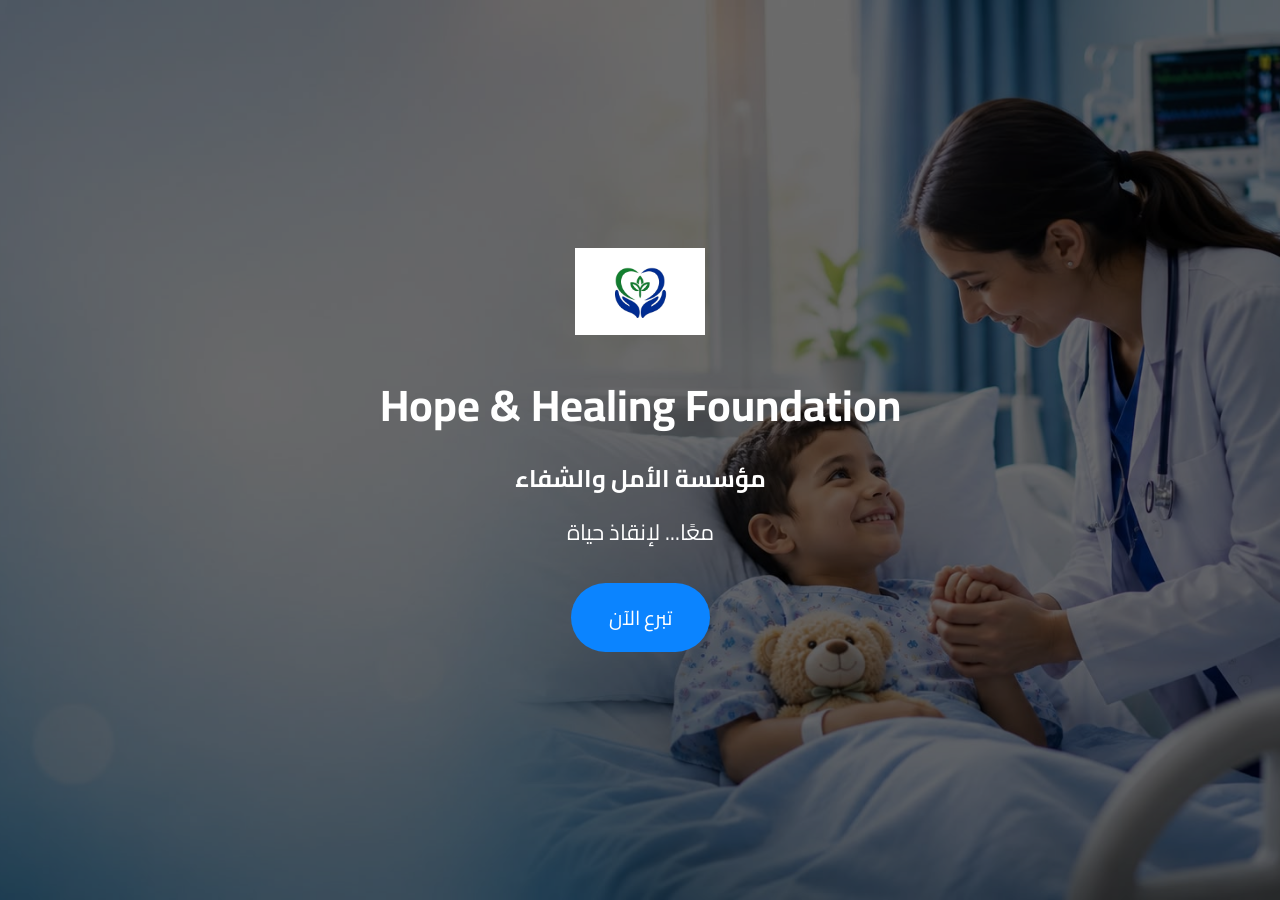
==== index.html @ d18eebc3 "Add files via upload" ====
<!DOCTYPE html>
<html lang="ar" dir="rtl">
<head>
<meta charset="UTF-8">
<meta name="viewport" content="width=device-width,initial-scale=1">
<title>Hope & Healing Foundation</title>
<link rel="preconnect" href="https://fonts.googleapis.com">
<link href="https://fonts.googleapis.com/css2?family=Cairo:wght@400;700;800&display=swap" rel="stylesheet">
<link rel="stylesheet" href="style.css">
</head>
<body>
<header class="hero">
<div class="overlay"></div>
<div class="content">
<img src="logo.png" class="logo" alt="Logo">
<h1>Hope & Healing Foundation</h1>
<h2>مؤسسة الأمل والشفاء</h2>
<p>معًا... لإنقاذ حياة</p>
<button id="donateBtn">تبرع الآن</button>
</div>
</header>

<div id="modal" class="modal">
<div class="box">
<span id="close">&times;</span>
<h2>اختر قيمة التبرع</h2>
<div class="grid">
<button class="amt">300</button>
<button class="amt">500</button>
<button class="amt">1000</button>
<button class="amt">2000</button>
<button class="amt">3000</button>
<button class="amt">5000</button>
</div>
<input type="number" placeholder="أدخل مبلغًا آخر">

<div class="pay">
<div class="card">
<h3>Vodafone Cash</h3>
<p id="voda">01040214464</p>
<button class="copy" data-copy="01040214464">نسخ الرقم</button>
</div>

<div class="card">
<h3>InstaPay</h3>
<p id="insta">awtmx@instapay</p>
<button class="copy" data-copy="awtmx@instapay">نسخ العنوان</button>
</div>
</div>
</div>
</div>

<script src="script.js"></script>
</body>
</html>
---- style.css ----
*{margin:0;padding:0;box-sizing:border-box;font-family:Cairo,sans-serif}
body{background:#0d1520;color:#fff}
.hero{height:100vh;background:url('background.jpg') center/cover no-repeat;position:relative;display:flex;align-items:center;justify-content:center}
.overlay{position:absolute;inset:0;background:rgba(0,0,0,.58)}
.content{position:relative;text-align:center;padding:20px}
.logo{width:130px;margin-bottom:20px}
h1{font-size:44px}h2{margin:10px 0}p{font-size:22px}
#donateBtn{margin-top:30px;background:#0b84ff;color:#fff;border:none;padding:16px 38px;border-radius:50px;font-size:20px;cursor:pointer;transition:.3s}
#donateBtn:hover{transform:translateY(-3px)}
.modal{display:none;position:fixed;inset:0;background:rgba(0,0,0,.7);align-items:center;justify-content:center}
.box{background:#fff;color:#222;width:min(92%,650px);padding:30px;border-radius:20px}
#close{float:left;cursor:pointer;font-size:28px}
.grid{display:grid;grid-template-columns:repeat(3,1fr);gap:10px;margin:20px 0}
.amt{padding:14px;border:none;border-radius:12px;background:#eef3ff;cursor:pointer}
input{width:100%;padding:14px;border-radius:10px;border:1px solid #ccc;margin:15px 0}
.pay{display:grid;grid-template-columns:1fr 1fr;gap:15px}
.card{background:#f6f8fc;padding:18px;border-radius:14px;text-align:center}
.copy{margin-top:10px;background:#0b84ff;color:#fff;border:none;padding:10px 20px;border-radius:10px;cursor:pointer}
@media(max-width:700px){h1{font-size:32px}.grid,.pay{grid-template-columns:1fr}}
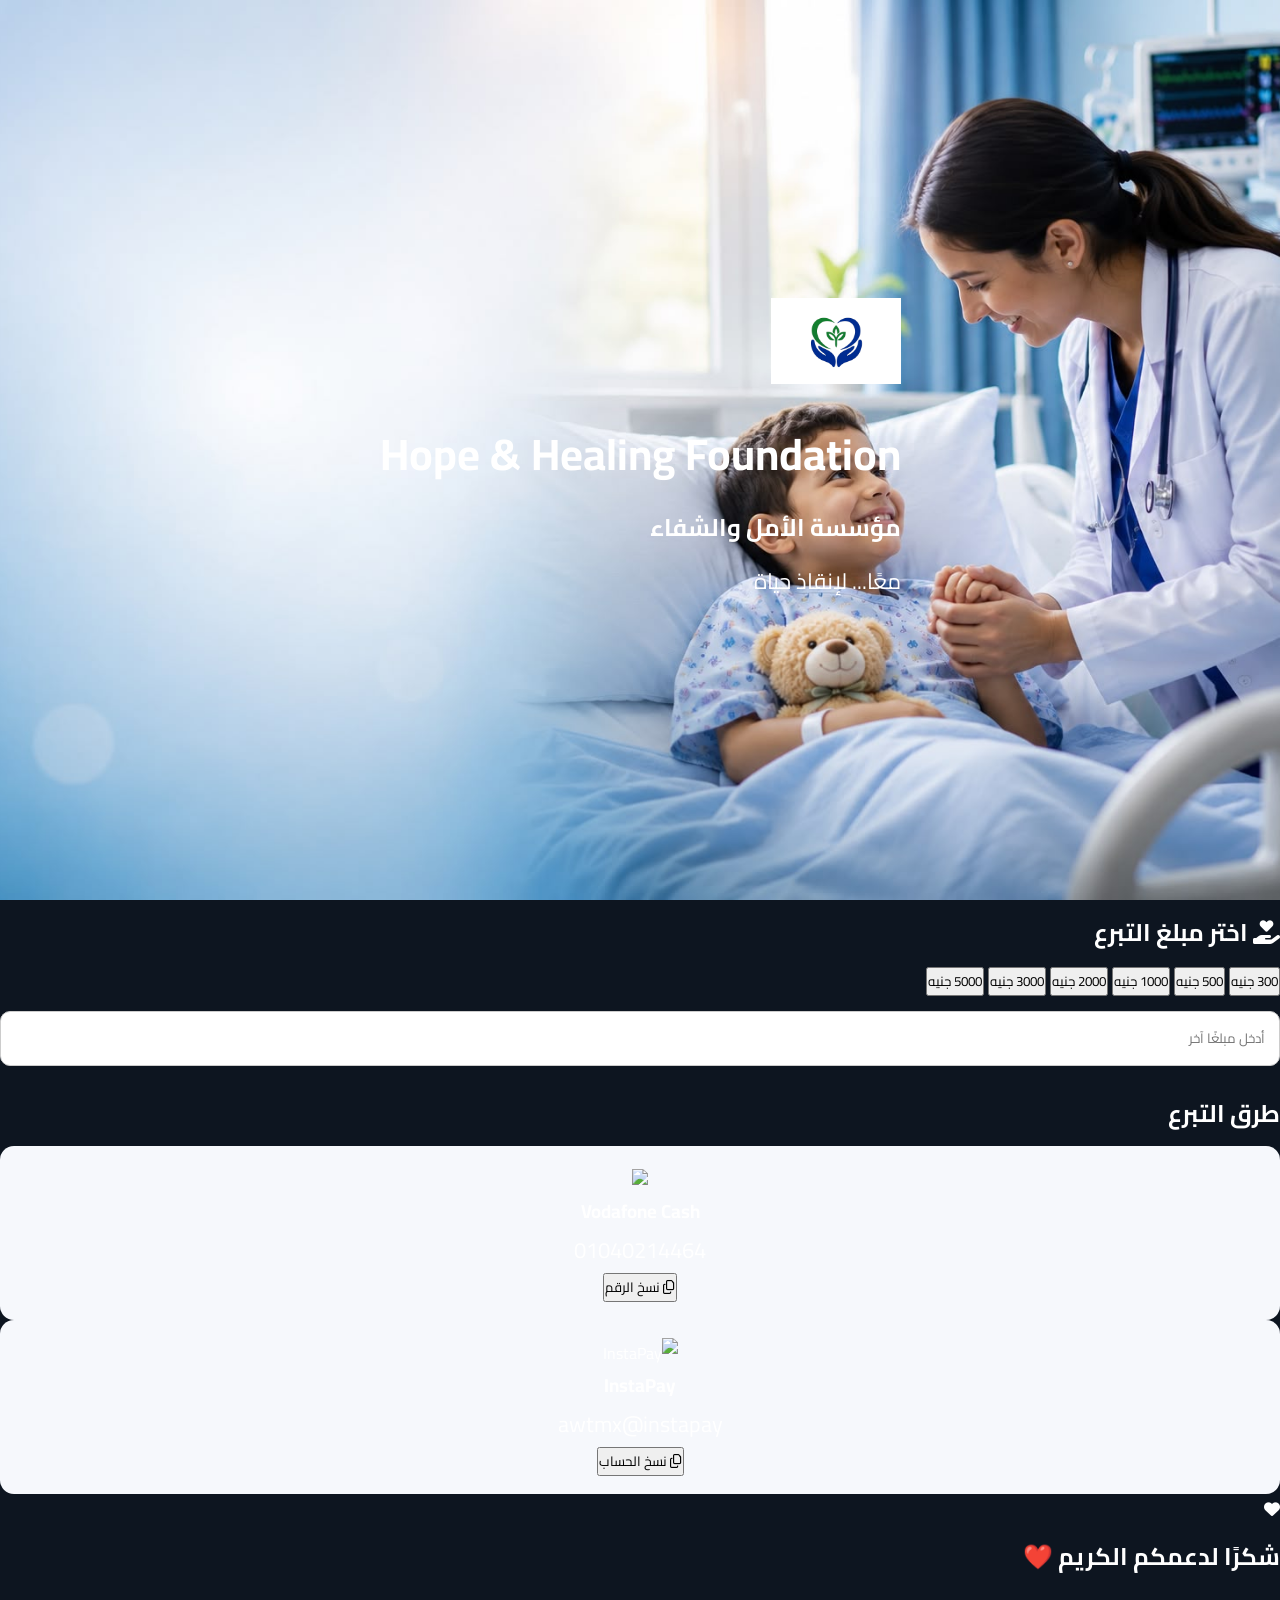
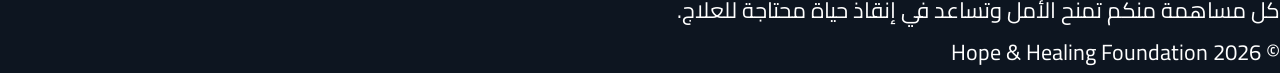
==== commit 3e583915: "Update index.html" ====
--- a/index.html
+++ b/index.html
@@ -1,55 +1,190 @@
 <!DOCTYPE html>
 <html lang="ar" dir="rtl">
+
 <head>
-<meta charset="UTF-8">
-<meta name="viewport" content="width=device-width,initial-scale=1">
-<title>Hope & Healing Foundation</title>
-<link rel="preconnect" href="https://fonts.googleapis.com">
-<link href="https://fonts.googleapis.com/css2?family=Cairo:wght@400;700;800&display=swap" rel="stylesheet">
-<link rel="stylesheet" href="style.css">
+    <meta charset="UTF-8">
+    <meta name="viewport" content="width=device-width, initial-scale=1.0">
+
+    <title>Hope & Healing Foundation | مؤسسة الأمل والشفاء</title>
+
+    <link rel="stylesheet" href="style.css">
+
+    <!-- Google Font -->
+    <link rel="preconnect" href="https://fonts.googleapis.com">
+    <link rel="preconnect" href="https://fonts.gstatic.com" crossorigin>
+
+    <link href="https://fonts.googleapis.com/css2?family=Cairo:wght@300;400;600;700;800&display=swap" rel="stylesheet">
+
+    <!-- Font Awesome -->
+    <link rel="stylesheet"
+        href="https://cdnjs.cloudflare.com/ajax/libs/font-awesome/6.7.1/css/all.min.css">
 </head>
+
 <body>
+
+<div class="overlay"></div>
+
 <header class="hero">
-<div class="overlay"></div>
-<div class="content">
-<img src="logo.png" class="logo" alt="Logo">
-<h1>Hope & Healing Foundation</h1>
-<h2>مؤسسة الأمل والشفاء</h2>
-<p>معًا... لإنقاذ حياة</p>
-<button id="donateBtn">تبرع الآن</button>
-</div>
+
+    <div class="container">
+
+        <img src="logo.png" class="logo">
+
+        <h1>Hope & Healing Foundation</h1>
+
+        <h2>مؤسسة الأمل والشفاء</h2>
+
+        <p class="hero-text">
+            معًا... لإنقاذ حياة
+        </p>
+
+    </div>
+
 </header>
 
-<div id="modal" class="modal">
-<div class="box">
-<span id="close">&times;</span>
-<h2>اختر قيمة التبرع</h2>
-<div class="grid">
-<button class="amt">300</button>
-<button class="amt">500</button>
-<button class="amt">1000</button>
-<button class="amt">2000</button>
-<button class="amt">3000</button>
-<button class="amt">5000</button>
-</div>
-<input type="number" placeholder="أدخل مبلغًا آخر">
+<section class="donation">
 
-<div class="pay">
-<div class="card">
-<h3>Vodafone Cash</h3>
-<p id="voda">01040214464</p>
-<button class="copy" data-copy="01040214464">نسخ الرقم</button>
+<div class="container">
+
+<h2 class="section-title">
+
+<i class="fa-solid fa-hand-holding-heart"></i>
+
+اختر مبلغ التبرع
+
+</h2>
+
+<div class="amounts">
+
+<button class="amount-btn">300 جنيه</button>
+
+<button class="amount-btn">500 جنيه</button>
+
+<button class="amount-btn active">1000 جنيه</button>
+
+<button class="amount-btn">2000 جنيه</button>
+
+<button class="amount-btn">3000 جنيه</button>
+
+<button class="amount-btn">5000 جنيه</button>
+
 </div>
 
-<div class="card">
-<h3>InstaPay</h3>
-<p id="insta">awtmx@instapay</p>
-<button class="copy" data-copy="awtmx@instapay">نسخ العنوان</button>
-</div>
-</div>
-</div>
+<div class="custom-amount">
+
+<input
+type="number"
+placeholder="أدخل مبلغًا آخر">
+
 </div>
 
-<script src="script.js"></script>
+</div>
+
+</section>
+
+<section class="payment">
+
+<div class="container">
+
+<h2 class="section-title">
+
+طرق التبرع
+
+</h2>
+
+<div class="payment-cards">
+
+<div class="card vodafone">
+
+<div class="top">
+
+<img src="assets/vodafone-cash.png">
+
+<h3>
+
+Vodafone Cash
+
+</h3>
+
+</div>
+
+<p class="number">
+
+01040214464
+
+</p>
+
+<button
+onclick="copyVodafone()">
+
+<i class="fa-regular fa-copy"></i>
+
+نسخ الرقم
+
+</button>
+
+</div><div class="card instapay">
+
+                    <div class="top">
+
+                        <img src="assets/instapay.png" alt="InstaPay">
+
+                        <h3>InstaPay</h3>
+
+                    </div>
+
+                    <p class="number">
+
+                        awtmx@instapay
+
+                    </p>
+
+                    <button onclick="copyInsta()">
+
+                        <i class="fa-regular fa-copy"></i>
+
+                        نسخ الحساب
+
+                    </button>
+
+                </div>
+
+            </div>
+
+        </div>
+
+    </section>
+
+    <section class="thanks">
+
+        <div class="container">
+
+            <i class="fa-solid fa-heart"></i>
+
+            <h2>شكرًا لدعمكم الكريم ❤️</h2>
+
+            <p>
+
+                كل مساهمة منكم تمنح الأمل وتساعد في إنقاذ حياة محتاجة للعلاج.
+
+            </p>
+
+        </div>
+
+    </section>
+
+    <footer>
+
+        <p>
+
+            © 2026 Hope & Healing Foundation
+
+        </p>
+
+    </footer>
+
+    <script src="script.js"></script>
+
 </body>
-</html>+
+</html>
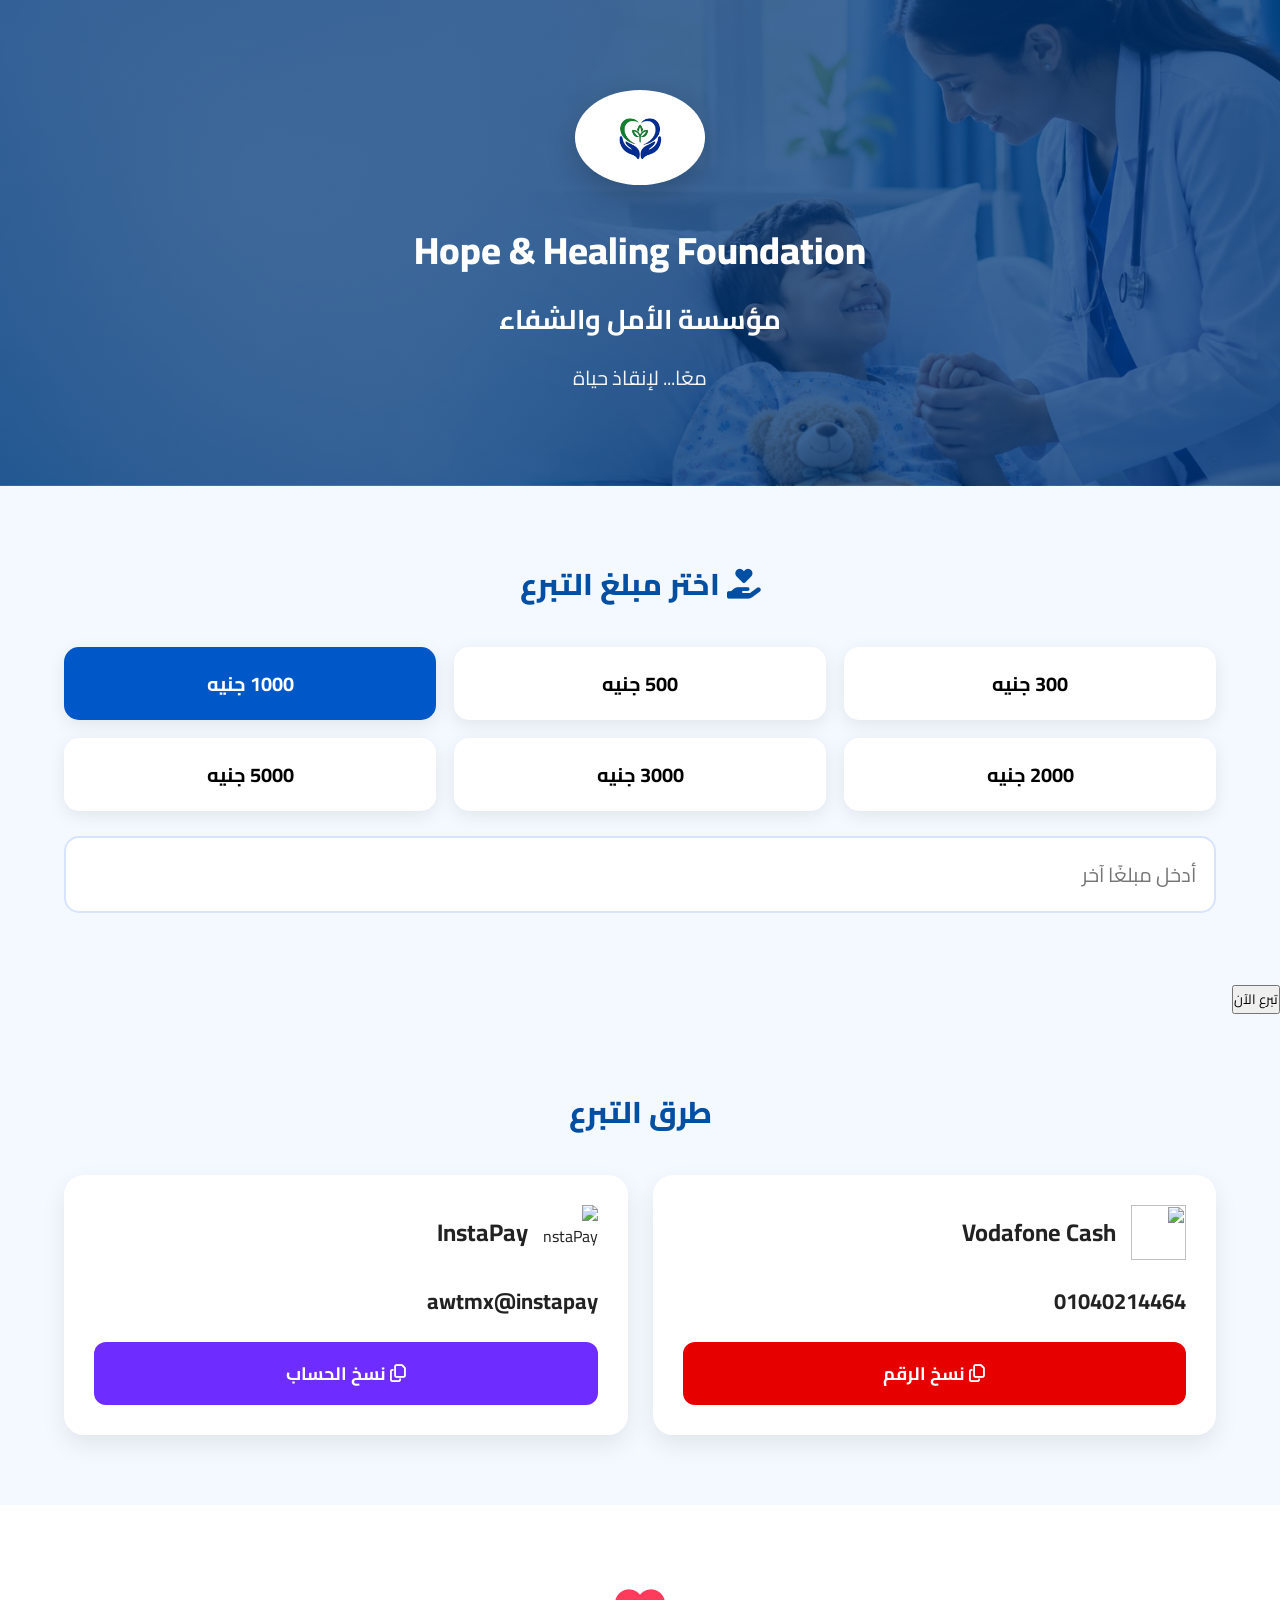
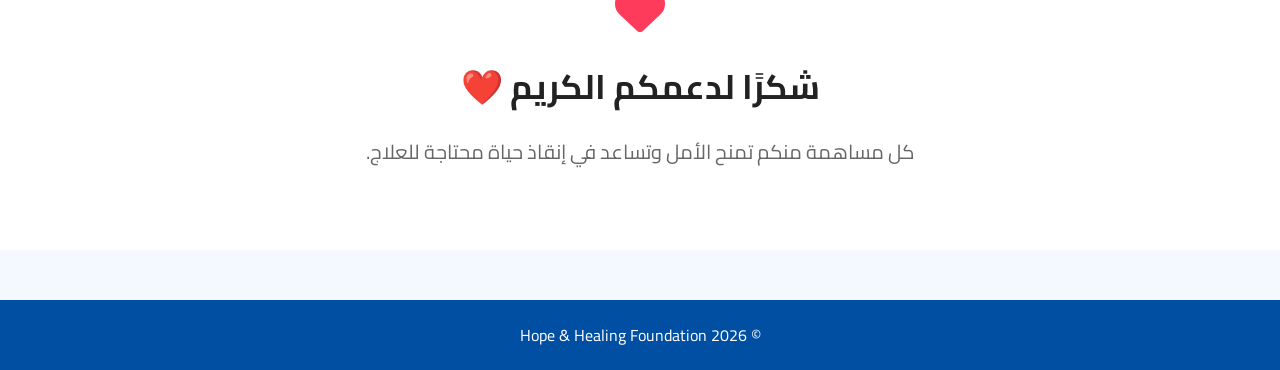
==== commit 198cdbb7: "Update index.html" ====
--- a/index.html
+++ b/index.html
@@ -81,7 +81,9 @@
 </div>
 
 </section>
-
+<div class="donate-now">
+    <button id="donateBtn">تبرع الآن</button>
+</div>
 <section class="payment">
 
 <div class="container">
--- a/style.css
+++ b/style.css
@@ -1,19 +1,299 @@
-*{margin:0;padding:0;box-sizing:border-box;font-family:Cairo,sans-serif}
-body{background:#0d1520;color:#fff}
-.hero{height:100vh;background:url('background.jpg') center/cover no-repeat;position:relative;display:flex;align-items:center;justify-content:center}
-.overlay{position:absolute;inset:0;background:rgba(0,0,0,.58)}
-.content{position:relative;text-align:center;padding:20px}
-.logo{width:130px;margin-bottom:20px}
-h1{font-size:44px}h2{margin:10px 0}p{font-size:22px}
-#donateBtn{margin-top:30px;background:#0b84ff;color:#fff;border:none;padding:16px 38px;border-radius:50px;font-size:20px;cursor:pointer;transition:.3s}
-#donateBtn:hover{transform:translateY(-3px)}
-.modal{display:none;position:fixed;inset:0;background:rgba(0,0,0,.7);align-items:center;justify-content:center}
-.box{background:#fff;color:#222;width:min(92%,650px);padding:30px;border-radius:20px}
-#close{float:left;cursor:pointer;font-size:28px}
-.grid{display:grid;grid-template-columns:repeat(3,1fr);gap:10px;margin:20px 0}
-.amt{padding:14px;border:none;border-radius:12px;background:#eef3ff;cursor:pointer}
-input{width:100%;padding:14px;border-radius:10px;border:1px solid #ccc;margin:15px 0}
-.pay{display:grid;grid-template-columns:1fr 1fr;gap:15px}
-.card{background:#f6f8fc;padding:18px;border-radius:14px;text-align:center}
-.copy{margin-top:10px;background:#0b84ff;color:#fff;border:none;padding:10px 20px;border-radius:10px;cursor:pointer}
-@media(max-width:700px){h1{font-size:32px}.grid,.pay{grid-template-columns:1fr}}
+/* ===========================
+   Hope & Healing Foundation
+=========================== */
+
+*{
+margin:0;
+padding:0;
+box-sizing:border-box;
+font-family:'Cairo',sans-serif;
+}
+
+html{
+scroll-behavior:smooth;
+}
+
+body{
+background:#f4f8ff;
+color:#222;
+overflow-x:hidden;
+}
+
+.container{
+width:90%;
+max-width:1200px;
+margin:auto;
+}
+
+.hero{
+
+background:
+linear-gradient(rgba(0,55,120,.75),rgba(0,55,120,.75)),
+url("background.jpg");
+
+background-size:cover;
+background-position:center;
+
+padding:90px 20px;
+
+text-align:center;
+
+color:white;
+
+position:relative;
+
+}
+
+.logo{
+
+width:130px;
+
+margin-bottom:20px;
+
+border-radius:50%;
+
+background:white;
+
+padding:12px;
+
+box-shadow:0 10px 30px rgba(0,0,0,.2);
+
+}
+
+.hero h1{
+
+font-size:38px;
+
+font-weight:800;
+
+margin-bottom:8px;
+
+}
+
+.hero h2{
+
+font-size:27px;
+
+font-weight:700;
+
+margin-bottom:15px;
+
+}
+
+.hero-text{
+
+font-size:20px;
+
+opacity:.95;
+
+}
+
+.section-title{
+
+font-size:30px;
+
+font-weight:800;
+
+text-align:center;
+
+margin-bottom:35px;
+
+color:#004fa3;
+
+}
+
+.donation{
+
+padding:70px 0;
+
+}
+
+.amounts{
+
+display:grid;
+
+grid-template-columns:repeat(3,1fr);
+
+gap:18px;
+
+margin-bottom:25px;
+
+}
+
+.amount-btn{
+
+background:white;
+
+border:none;
+
+padding:18px;
+
+font-size:20px;
+
+font-weight:700;
+
+border-radius:15px;
+
+cursor:pointer;
+
+transition:.3s;
+
+box-shadow:0 5px 18px rgba(0,0,0,.08);
+
+}
+
+.amount-btn:hover{
+
+transform:translateY(-4px);
+
+background:#0057c7;
+
+color:white;
+
+}
+
+.amount-btn.active{
+
+background:#0057c7;
+
+color:white;
+
+}
+
+.custom-amount input{
+
+width:100%;
+
+padding:18px;
+
+border-radius:15px;
+
+border:2px solid #d8e4ff;
+
+font-size:20px;
+
+outline:none;
+
+}.payment{
+padding:70px 0;
+}
+
+.payment-cards{
+display:grid;
+grid-template-columns:repeat(2,1fr);
+gap:25px;
+margin-top:30px;
+}
+
+.card{
+background:#fff;
+padding:30px;
+border-radius:20px;
+box-shadow:0 10px 25px rgba(0,0,0,.08);
+transition:.3s;
+}
+
+.card:hover{
+transform:translateY(-8px);
+}
+
+.card .top{
+display:flex;
+align-items:center;
+gap:15px;
+margin-bottom:20px;
+}
+
+.card .top img{
+width:55px;
+height:55px;
+object-fit:contain;
+}
+
+.card h3{
+font-size:24px;
+}
+
+.number{
+font-size:22px;
+font-weight:bold;
+margin:20px 0;
+word-break:break-all;
+}
+
+.card button{
+width:100%;
+padding:15px;
+border:none;
+border-radius:12px;
+font-size:18px;
+cursor:pointer;
+color:#fff;
+font-weight:bold;
+}
+
+.vodafone button{
+background:#e60000;
+}
+
+.instapay button{
+background:#6f2cff;
+}
+
+.thanks{
+padding:80px 20px;
+text-align:center;
+background:#ffffff;
+}
+
+.thanks i{
+font-size:50px;
+color:#ff3b5c;
+margin-bottom:20px;
+}
+
+.thanks h2{
+font-size:34px;
+margin-bottom:15px;
+}
+
+.thanks p{
+font-size:20px;
+color:#666;
+}
+
+footer{
+background:#004fa3;
+color:#fff;
+text-align:center;
+padding:20px;
+margin-top:50px;
+}
+
+@media(max-width:768px){
+
+.hero h1{
+font-size:28px;
+}
+
+.hero h2{
+font-size:22px;
+}
+
+.amounts{
+grid-template-columns:repeat(2,1fr);
+}
+
+.payment-cards{
+grid-template-columns:1fr;
+}
+
+.section-title{
+font-size:24px;
+}
+
+.number{
+font-size:18px;
+}
+
+}
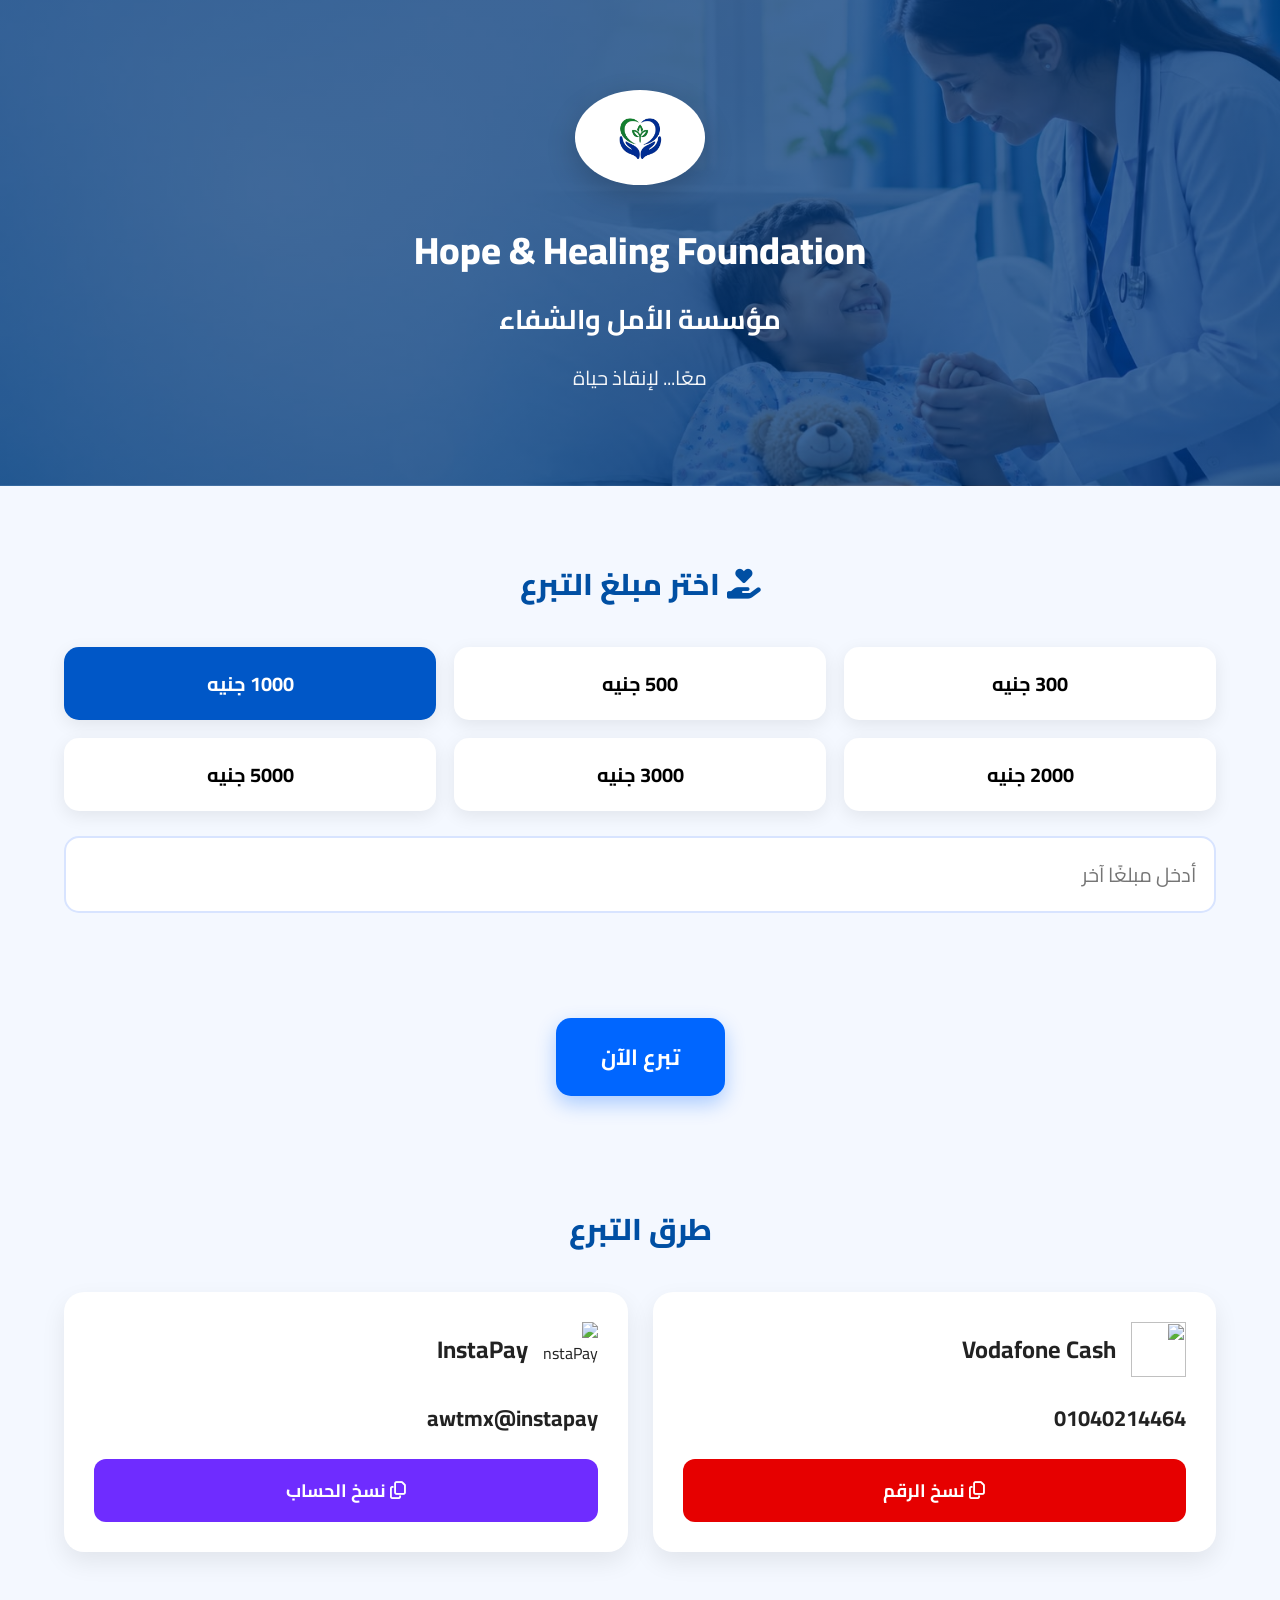
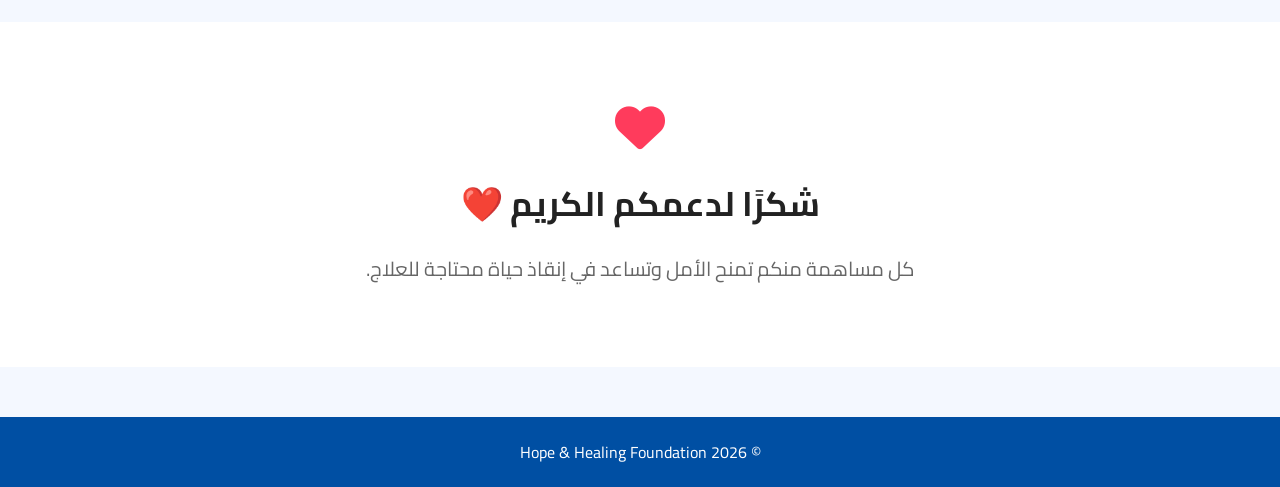
==== commit e2b2bee0: "Update index.html" ====
--- a/index.html
+++ b/index.html
@@ -82,7 +82,9 @@
 
 </section>
 <div class="donate-now">
-    <button id="donateBtn">تبرع الآن</button>
+  <button id="donateBtn" onclick="goToPayment()">
+    تبرع الآن
+</button>
 </div>
 <section class="payment">
 
--- a/style.css
+++ b/style.css
@@ -295,5 +295,28 @@
 .number{
 font-size:18px;
 }
-
-}
+}
+
+.donate-now{
+    text-align:center;
+    margin:35px 0;
+}
+
+#donateBtn{
+    background:#0066ff;
+    color:#fff;
+    border:none;
+    padding:18px 45px;
+    font-size:22px;
+    font-weight:bold;
+    border-radius:15px;
+    cursor:pointer;
+    transition:0.3s;
+    box-shadow:0 8px 20px rgba(0,102,255,.3);
+}
+
+#donateBtn:hover{
+    background:#004ec2;
+    transform:translateY(-2px);
+}
+}
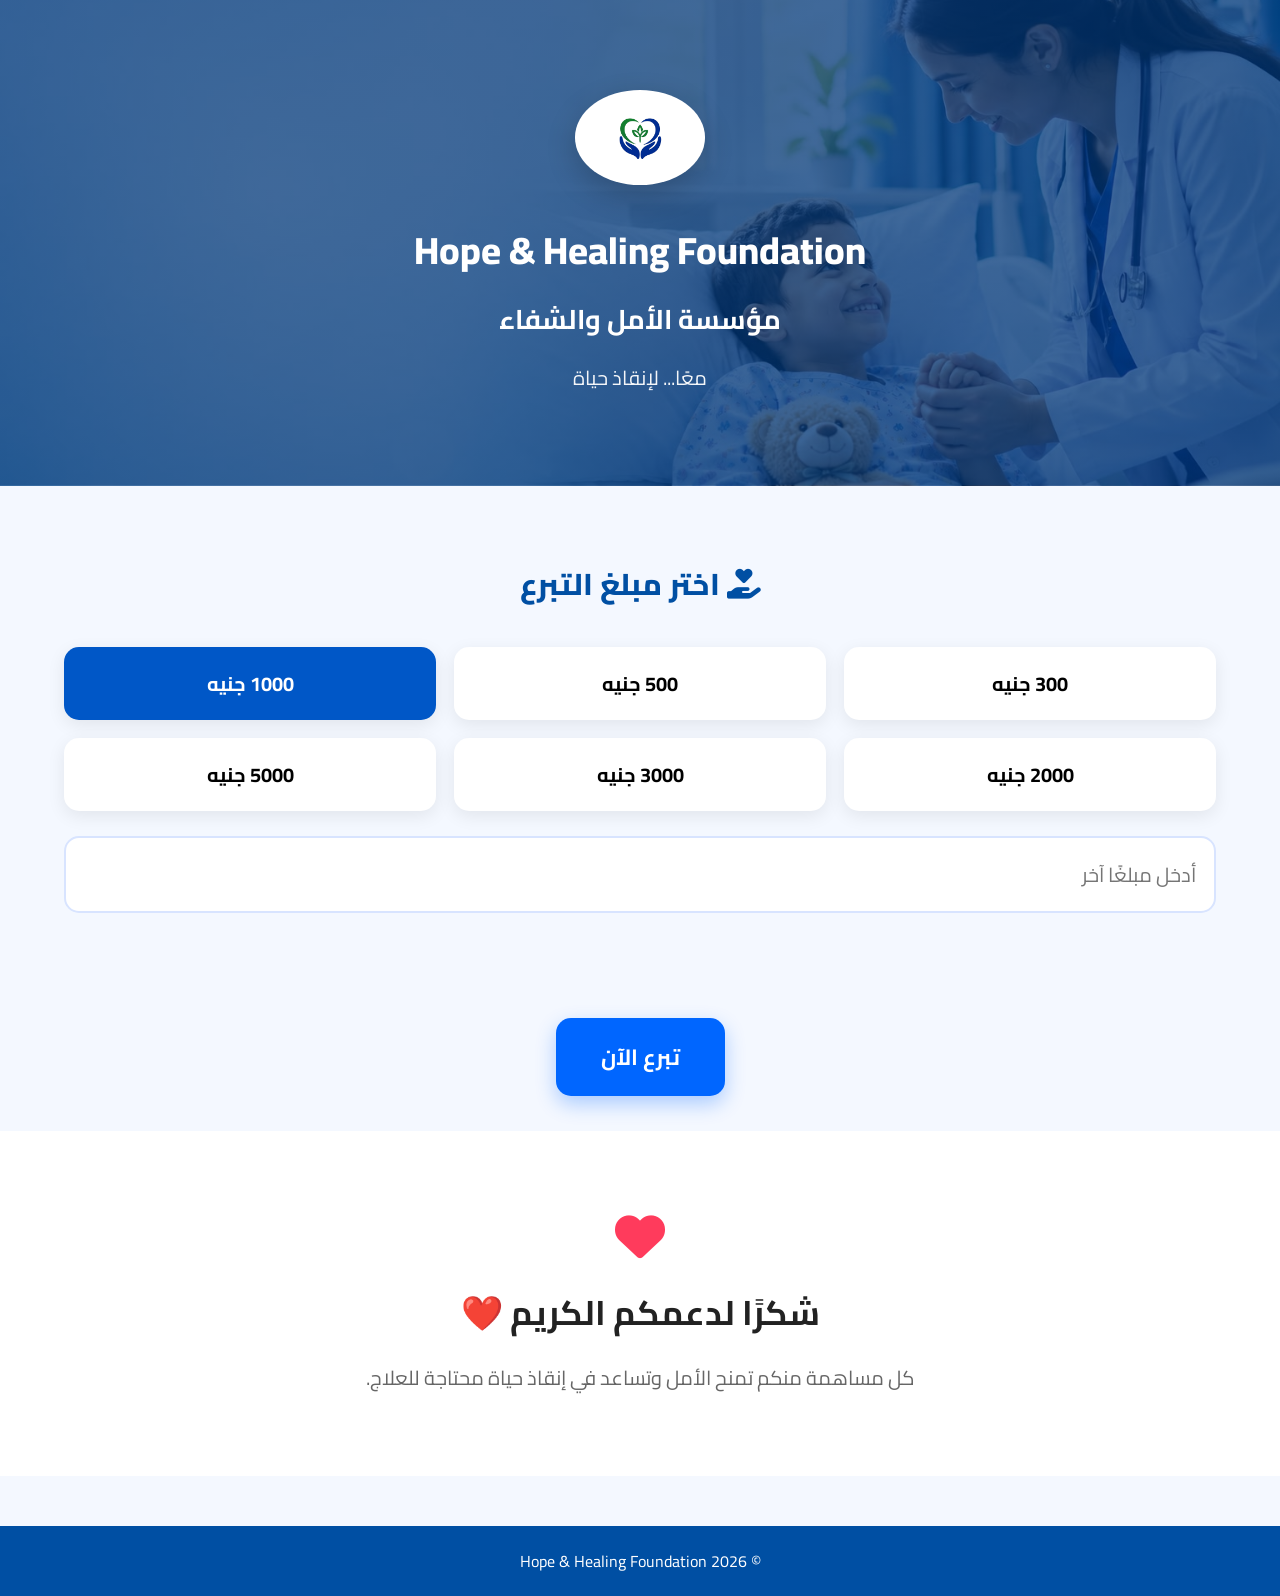
==== commit 3b0c1737: "Remove payment section from index.html Removed payment section including Vodafone Cash and InstaPay " ====
--- a/index.html
+++ b/index.html
@@ -86,78 +86,10 @@
     تبرع الآن
 </button>
 </div>
-<section class="payment">
 
-<div class="container">
 
-<h2 class="section-title">
 
-طرق التبرع
-
-</h2>
-
-<div class="payment-cards">
-
-<div class="card vodafone">
-
-<div class="top">
-
-<img src="assets/vodafone-cash.png">
-
-<h3>
-
-Vodafone Cash
-
-</h3>
-
-</div>
-
-<p class="number">
-
-01040214464
-
-</p>
-
-<button
-onclick="copyVodafone()">
-
-<i class="fa-regular fa-copy"></i>
-
-نسخ الرقم
-
-</button>
-
-</div><div class="card instapay">
-
-                    <div class="top">
-
-                        <img src="assets/instapay.png" alt="InstaPay">
-
-                        <h3>InstaPay</h3>
-
-                    </div>
-
-                    <p class="number">
-
-                        awtmx@instapay
-
-                    </p>
-
-                    <button onclick="copyInsta()">
-
-                        <i class="fa-regular fa-copy"></i>
-
-                        نسخ الحساب
-
-                    </button>
-
-                </div>
-
-            </div>
-
-        </div>
-
-    </section>
+                    
 
     <section class="thanks">
 
